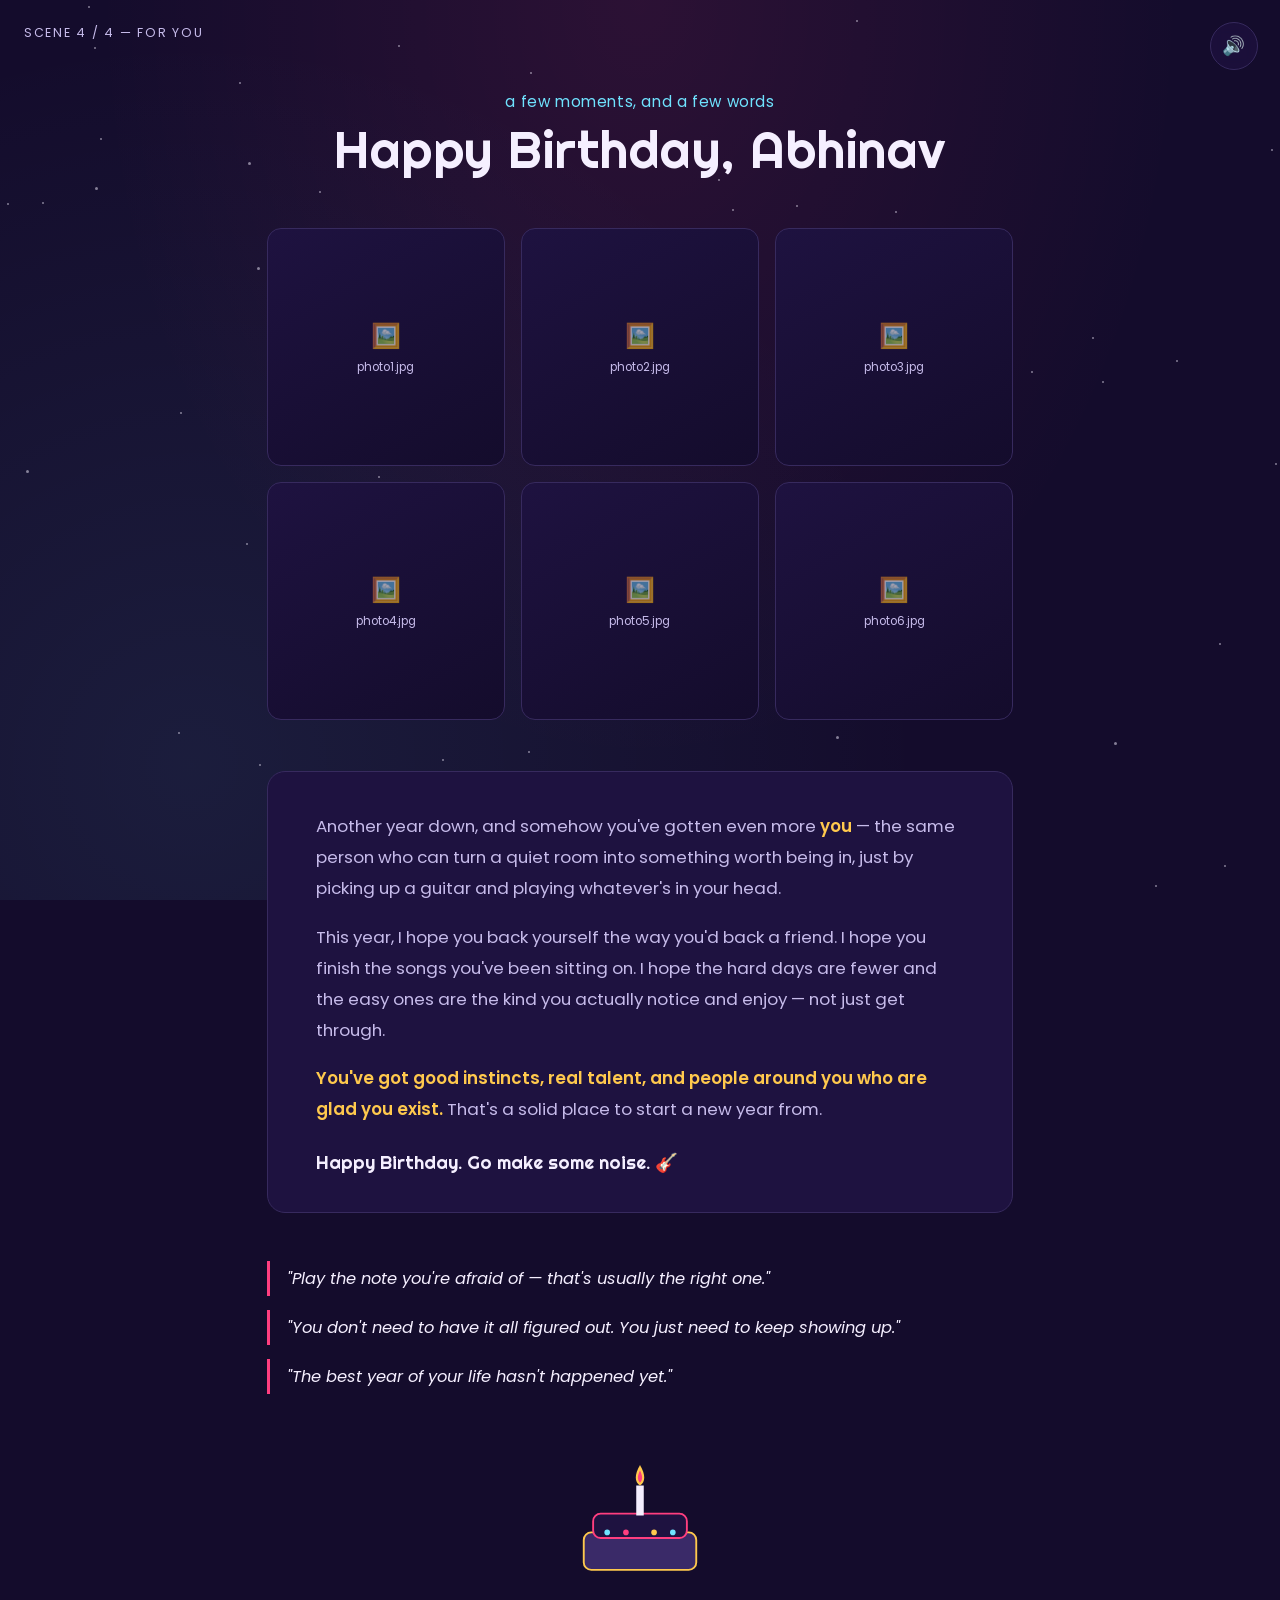
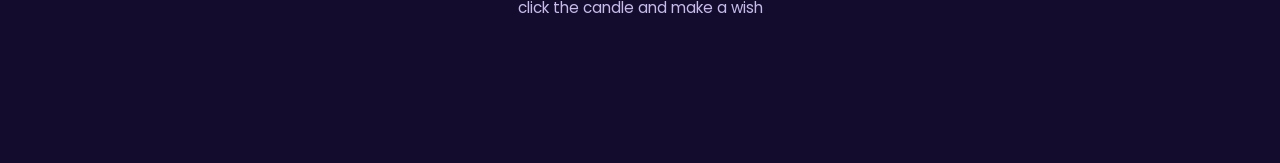
==== memories.html @ 63b9ad18 "Add files via upload" ====
<!DOCTYPE html>
<html lang="en">
<head>
<meta charset="UTF-8">
<meta name="viewport" content="width=device-width, initial-scale=1.0">
<title>For Abhinav — Memories & Wishes</title>
<link rel="stylesheet" href="style.css">
<style>
  .scene{ align-items:stretch; text-align:left; max-width:900px; margin:0 auto; padding-top:10vh; }
  .hero-line{ text-align:center; margin-bottom:3rem; }
  .hero-line .eyebrow{ color:var(--spark); letter-spacing:.04em; font-size:.95rem; margin-bottom:.5rem; }
  .hero-line h2{ font-size:clamp(2rem, 5.5vw, 3.2rem); }

  .gallery{
    display:grid; grid-template-columns:repeat(3, 1fr); gap:1rem;
    margin-bottom:3.2rem;
  }
  @media (max-width:640px){ .gallery{ grid-template-columns:repeat(2, 1fr); } }

  .frame{
    aspect-ratio:1/1; border-radius:14px; overflow:hidden;
    border:1.5px solid var(--ink-line);
    background:linear-gradient(150deg, var(--ink-panel), var(--ink-deep));
    display:flex; align-items:center; justify-content:center;
    position:relative;
  }
  .frame img{ width:100%; height:100%; object-fit:cover; display:block; }
  .frame .fallback{
    display:flex; flex-direction:column; align-items:center; gap:.4rem;
    color:var(--cream-dim); font-size:.72rem; padding:.6rem; text-align:center;
  }
  .frame .fallback .icon{ font-size:1.5rem; opacity:.6; }

  .letter{
    background:var(--ink-panel); border:1px solid var(--ink-line);
    border-radius:18px; padding:2.4rem clamp(1.4rem, 5vw, 3rem);
    margin-bottom:3rem;
  }
  .letter p{ color:var(--cream-dim); line-height:1.85; font-size:1.05rem; margin-bottom:1.1rem; }
  .letter p:last-child{ margin-bottom:0; }
  .letter strong{ color:var(--string); font-weight:600; }
  .signoff{ margin-top:1.6rem; color:var(--cream); font-family:var(--display); font-size:1.15rem; }

  .quotes{ display:grid; gap:.9rem; margin-bottom:3.4rem; }
  .quote{
    border-left:3px solid var(--flare);
    padding:.3rem 0 .3rem 1.1rem;
    color:var(--cream); font-size:1.02rem; font-style:italic;
  }

  .finale{ text-align:center; padding-bottom:8vh; }
  #cake{ width:150px; margin:0 auto 1rem; display:block; cursor:pointer; }
  .flame{ transform-origin:50% 100%; animation:flicker 1.4s ease-in-out infinite; }
  @keyframes flicker{ 0%,100%{ transform:scaleY(1) rotate(-2deg); } 50%{ transform:scaleY(1.15) rotate(2deg); } }
  .flame.out{ opacity:0; animation:none; }
  .wish-note{ color:var(--cream-dim); font-size:.95rem; margin-top:.6rem; min-height:1.4em; }

  .confetti-burst span{
    position:fixed; top:50%; left:50%; width:8px; height:8px; z-index:60;
    pointer-events:none; opacity:0; border-radius:2px;
  }
</style>
</head>
<body>
  <div class="stars"></div>
  <button class="sound-toggle" aria-label="toggle sound">🔊</button>
  <div class="page-index">SCENE 4 / 4 — FOR YOU</div>

  <main class="scene">
    <div class="hero-line">
      <div class="eyebrow">a few moments, and a few words</div>
      <h2>Happy Birthday, Abhinav</h2>
    </div>

    <section class="gallery" id="gallery">
      <!-- Replace assets/photos/photo1.jpg ... photo6.jpg with real photos of Abhinav.
           Until you do, each frame shows a friendly placeholder instead of breaking. -->
      <div class="frame"><img src="assets/photos/photo1.jpg" alt="Abhinav" onerror="this.replaceWith(Object.assign(document.createElement('div'),{className:'fallback',innerHTML:'<span class=icon>🖼️</span>photo1.jpg'}))"></div>
      <div class="frame"><img src="assets/photos/photo2.jpg" alt="Abhinav" onerror="this.replaceWith(Object.assign(document.createElement('div'),{className:'fallback',innerHTML:'<span class=icon>🖼️</span>photo2.jpg'}))"></div>
      <div class="frame"><img src="assets/photos/photo3.jpg" alt="Abhinav" onerror="this.replaceWith(Object.assign(document.createElement('div'),{className:'fallback',innerHTML:'<span class=icon>🖼️</span>photo3.jpg'}))"></div>
      <div class="frame"><img src="assets/photos/photo4.jpg" alt="Abhinav" onerror="this.replaceWith(Object.assign(document.createElement('div'),{className:'fallback',innerHTML:'<span class=icon>🖼️</span>photo4.jpg'}))"></div>
      <div class="frame"><img src="assets/photos/photo5.jpg" alt="Abhinav" onerror="this.replaceWith(Object.assign(document.createElement('div'),{className:'fallback',innerHTML:'<span class=icon>🖼️</span>photo5.jpg'}))"></div>
      <div class="frame"><img src="assets/photos/photo6.jpg" alt="Abhinav" onerror="this.replaceWith(Object.assign(document.createElement('div'),{className:'fallback',innerHTML:'<span class=icon>🖼️</span>photo6.jpg'}))"></div>
    </section>

    <section class="letter">
      <p>Another year down, and somehow you've gotten even more <strong>you</strong> — the same person who can turn a quiet room into something worth being in, just by picking up a guitar and playing whatever's in your head.</p>
      <p>This year, I hope you back yourself the way you'd back a friend. I hope you finish the songs you've been sitting on. I hope the hard days are fewer and the easy ones are the kind you actually notice and enjoy — not just get through.</p>
      <p><strong>You've got good instincts, real talent, and people around you who are glad you exist.</strong> That's a solid place to start a new year from.</p>
      <div class="signoff">Happy Birthday. Go make some noise. 🎸</div>
    </section>

    <section class="quotes">
      <div class="quote">"Play the note you're afraid of — that's usually the right one."</div>
      <div class="quote">"You don't need to have it all figured out. You just need to keep showing up."</div>
      <div class="quote">"The best year of your life hasn't happened yet."</div>
    </section>

    <section class="finale">
      <svg id="cake" viewBox="0 0 160 140" xmlns="http://www.w3.org/2000/svg">
        <rect x="20" y="90" width="120" height="40" rx="8" fill="#3a2a68" stroke="#FFC94D" stroke-width="2"/>
        <rect x="30" y="70" width="100" height="26" rx="8" fill="#1E1240" stroke="#FF3E7F" stroke-width="2"/>
        <rect x="76" y="40" width="8" height="32" fill="#F5EFFF"/>
        <g class="flame" id="flame">
          <path d="M80 18 C74 28 74 36 80 40 C86 36 86 28 80 18 Z" fill="#FFC94D"/>
          <path d="M80 24 C77 30 77 34 80 37 C83 34 83 30 80 24 Z" fill="#FF3E7F"/>
        </g>
        <circle cx="45" cy="90" r="3" fill="#6FE3FF"/>
        <circle cx="65" cy="90" r="3" fill="#FF3E7F"/>
        <circle cx="95" cy="90" r="3" fill="#FFC94D"/>
        <circle cx="115" cy="90" r="3" fill="#6FE3FF"/>
      </svg>
      <div class="wish-note" id="wishNote">click the candle and make a wish</div>
    </section>
  </main>

<script src="audio.js"></script>
<script>
  const flame = document.getElementById('flame');
  const cake = document.getElementById('cake');
  const wishNote = document.getElementById('wishNote');
  let blown = false;

  cake.addEventListener('click', () => {
    if (blown) return;
    blown = true;
    flame.classList.add('out');
    wishNote.textContent = 'Whatever you wished for — I hope it finds you this year. 🎂';
    burstConfetti();
    if (window.BDAY) BDAY.boom();
  });

  function burstConfetti(){
    const colors = ['#FF3E7F', '#FFC94D', '#6FE3FF', '#F5EFFF'];
    const host = document.createElement('div');
    host.className = 'confetti-burst';
    document.body.appendChild(host);
    for (let i = 0; i < 60; i++){
      const s = document.createElement('span');
      const angle = Math.random() * Math.PI * 2;
      const dist = 120 + Math.random() * 260;
      s.style.background = colors[i % colors.length];
      s.style.setProperty('--dx', Math.cos(angle) * dist + 'px');
      s.style.setProperty('--dy', Math.sin(angle) * dist + 'px');
      s.style.animation = `confettiFly ${0.9 + Math.random() * 0.6}s ease-out forwards`;
      host.appendChild(s);
    }
    setTimeout(() => host.remove(), 1700);
  }

  const styleTag = document.createElement('style');
  styleTag.textContent = `
    @keyframes confettiFly{
      0%{ opacity:1; transform:translate(-50%,-50%) translate(0,0) rotate(0deg); }
      100%{ opacity:0; transform:translate(-50%,-50%) translate(var(--dx), var(--dy)) rotate(340deg); }
    }`;
  document.head.appendChild(styleTag);
</script>
</body>
</html>
---- style.css ----
/* ============================================================
   Shared tokens — Abhinav's Birthday Site
   Palette: night-stage violet + magenta flare + gold string + cyan spark
   Type: Righteous (display / poster energy) + Poppins (body)
   ============================================================ */

@import url('https://fonts.googleapis.com/css2?family=Righteous&family=Poppins:wght@300;400;500;600;700&display=swap');

:root{
  --ink-deep:   #140C2C;   /* base night stage        */
  --ink-panel:  #1E1240;   /* raised panel / card      */
  --ink-line:   #372a5e;   /* hairline / border        */
  --flare:      #FF3E7F;   /* magenta flare            */
  --flare-soft: #ff6fa0;
  --string:     #FFC94D;   /* gold — guitar string / firework */
  --spark:      #6FE3FF;   /* cyan spark               */
  --cream:      #F5EFFF;   /* primary text on dark     */
  --cream-dim:  #C6BBEA;   /* secondary text on dark   */

  --display: 'Righteous', 'Poppins', sans-serif;
  --body:    'Poppins', sans-serif;
}

*{ box-sizing:border-box; margin:0; padding:0; }

html{ scroll-behavior:smooth; }

body{
  background:var(--ink-deep);
  color:var(--cream);
  font-family:var(--body);
  min-height:100vh;
  overflow-x:hidden;
  position:relative;
}

/* soft vignette + star grain used on every scene */
body::before{
  content:'';
  position:fixed; inset:0;
  background:
    radial-gradient(ellipse at 50% 0%, rgba(255,62,127,0.10), transparent 60%),
    radial-gradient(circle at 15% 85%, rgba(111,227,255,0.08), transparent 55%),
    var(--ink-deep);
  z-index:-2;
}

.stars{ position:fixed; inset:0; z-index:-1; pointer-events:none; }
.stars span{
  position:absolute; width:2px; height:2px; border-radius:50%;
  background:var(--cream); opacity:.5;
  animation:twinkle 3.5s ease-in-out infinite;
}
@keyframes twinkle{ 0%,100%{opacity:.15} 50%{opacity:.8} }

h1,h2,h3{ font-family:var(--display); font-weight:400; letter-spacing:.5px; line-height:1.15; }

a{ color:inherit; text-decoration:none; }

/* ---------- reusable scene shell ---------- */
.scene{
  min-height:100vh;
  display:flex; flex-direction:column; align-items:center; justify-content:center;
  padding:8vh 6vw;
  text-align:center;
  position:relative;
}

/* ---------- continue / nav button ---------- */
.next-link{
  margin-top:3.2rem;
  display:inline-flex; align-items:center; gap:.6rem;
  padding:.9rem 2.1rem;
  border-radius:999px;
  border:1.5px solid var(--string);
  color:var(--string);
  font-family:var(--body); font-weight:600; font-size:1rem;
  background:transparent;
  cursor:pointer;
  transition:transform .35s ease, background .35s ease, color .35s ease, box-shadow .35s ease;
  opacity:0; animation:riseIn .9s ease forwards;
  animation-delay:2.4s;
}
.next-link:hover{
  background:var(--string); color:var(--ink-deep);
  box-shadow:0 0 28px rgba(255,201,77,.55);
  transform:translateY(-2px);
}
@keyframes riseIn{ from{opacity:0; transform:translateY(14px)} to{opacity:1; transform:translateY(0)} }

/* ---------- sound toggle, present on every page ---------- */
.sound-toggle{
  position:fixed; top:1.4rem; right:1.4rem; z-index:50;
  width:3rem; height:3rem; border-radius:50%;
  border:1.5px solid var(--ink-line);
  background:rgba(30,18,64,.7); backdrop-filter:blur(6px);
  color:var(--cream); font-size:1.15rem;
  display:flex; align-items:center; justify-content:center;
  cursor:pointer;
}
.sound-toggle:hover{ border-color:var(--string); }

.page-index{
  position:fixed; top:1.5rem; left:1.5rem; z-index:50;
  font-family:var(--body); font-size:.78rem; letter-spacing:.14em;
  color:var(--cream-dim);
}

@media (prefers-reduced-motion: reduce){
  *{ animation-duration:.01ms !important; animation-iteration-count:1 !important; transition-duration:.01ms !important; }
}

@media (max-width:640px){
  .scene{ padding:7vh 6vw; }
}
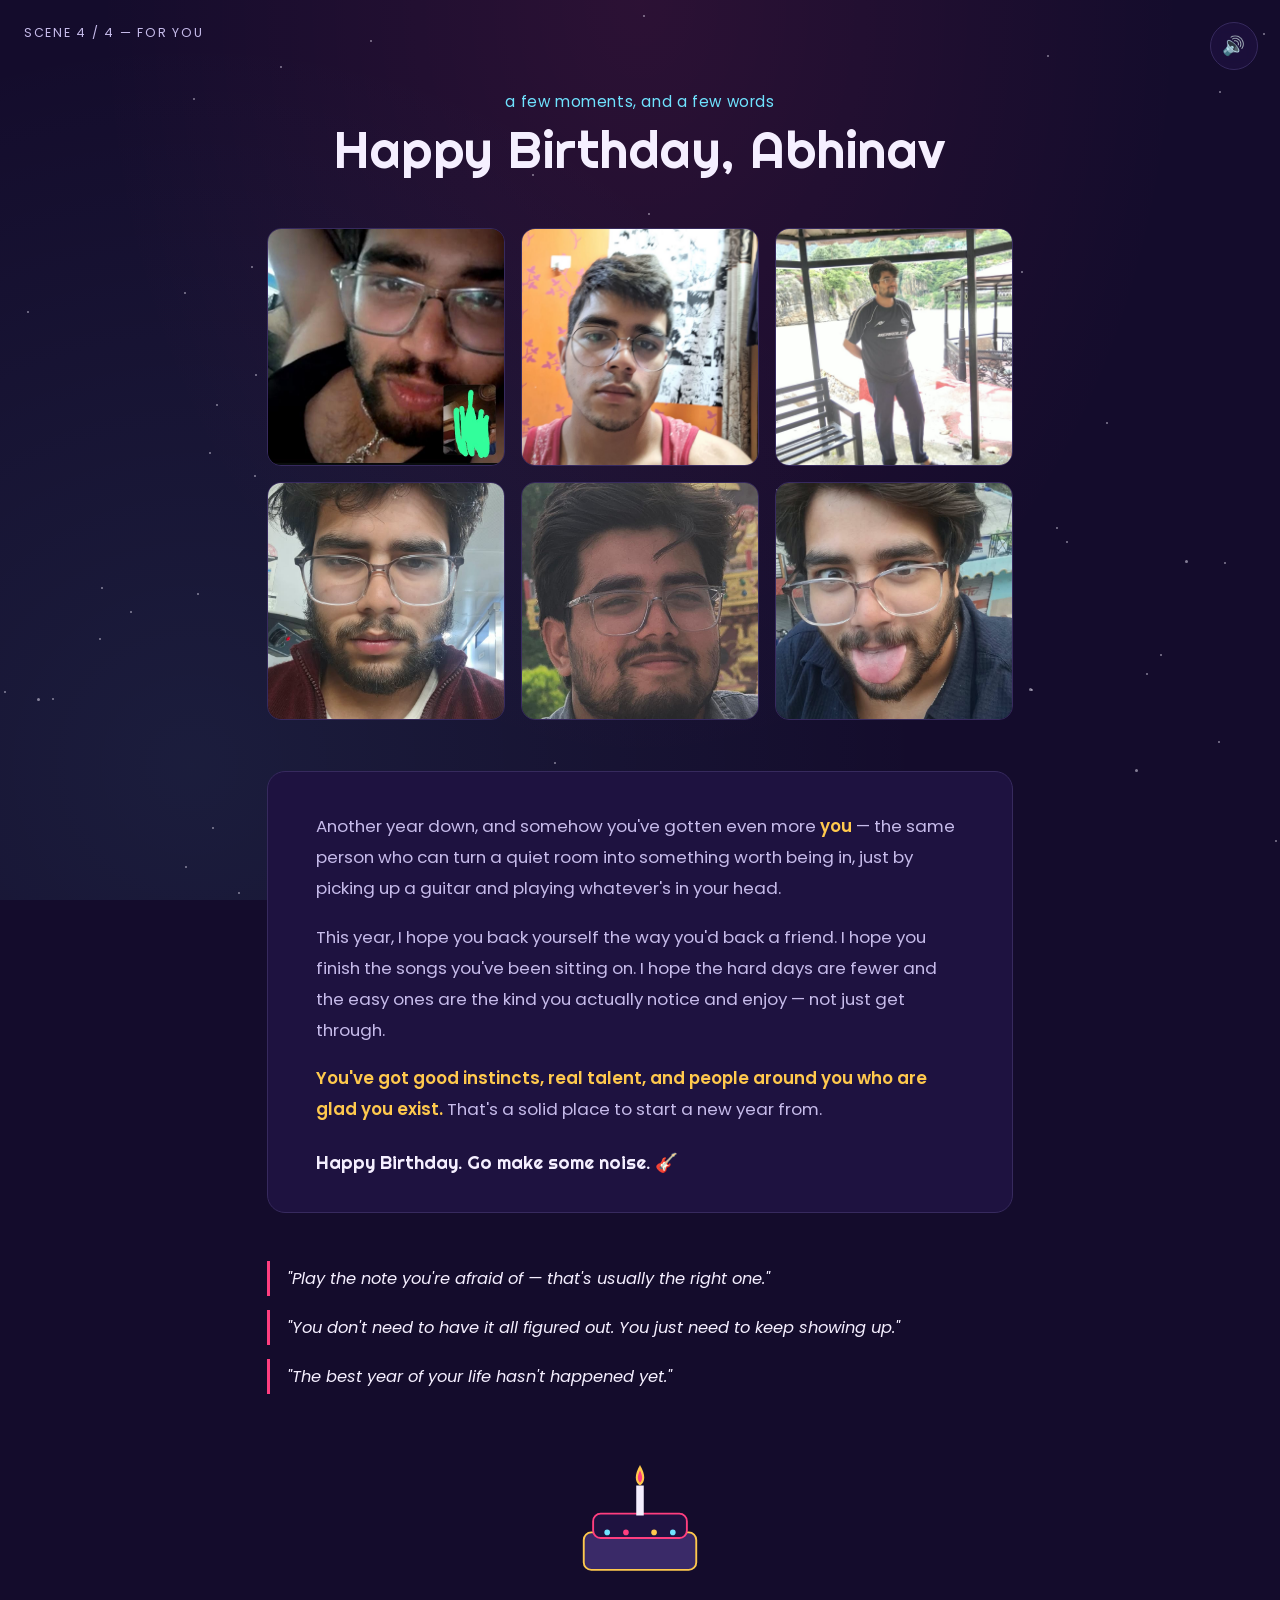
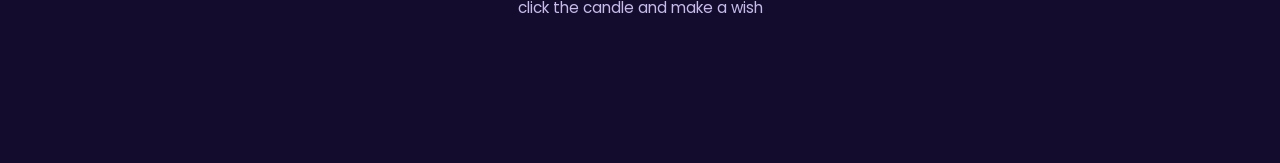
==== commit de880cfc: "Update memories.html" ====
--- a/memories.html
+++ b/memories.html
@@ -75,12 +75,12 @@
     <section class="gallery" id="gallery">
       <!-- Replace assets/photos/photo1.jpg ... photo6.jpg with real photos of Abhinav.
            Until you do, each frame shows a friendly placeholder instead of breaking. -->
-      <div class="frame"><img src="assets/photos/photo1.jpg" alt="Abhinav" onerror="this.replaceWith(Object.assign(document.createElement('div'),{className:'fallback',innerHTML:'<span class=icon>🖼️</span>photo1.jpg'}))"></div>
-      <div class="frame"><img src="assets/photos/photo2.jpg" alt="Abhinav" onerror="this.replaceWith(Object.assign(document.createElement('div'),{className:'fallback',innerHTML:'<span class=icon>🖼️</span>photo2.jpg'}))"></div>
-      <div class="frame"><img src="assets/photos/photo3.jpg" alt="Abhinav" onerror="this.replaceWith(Object.assign(document.createElement('div'),{className:'fallback',innerHTML:'<span class=icon>🖼️</span>photo3.jpg'}))"></div>
-      <div class="frame"><img src="assets/photos/photo4.jpg" alt="Abhinav" onerror="this.replaceWith(Object.assign(document.createElement('div'),{className:'fallback',innerHTML:'<span class=icon>🖼️</span>photo4.jpg'}))"></div>
-      <div class="frame"><img src="assets/photos/photo5.jpg" alt="Abhinav" onerror="this.replaceWith(Object.assign(document.createElement('div'),{className:'fallback',innerHTML:'<span class=icon>🖼️</span>photo5.jpg'}))"></div>
-      <div class="frame"><img src="assets/photos/photo6.jpg" alt="Abhinav" onerror="this.replaceWith(Object.assign(document.createElement('div'),{className:'fallback',innerHTML:'<span class=icon>🖼️</span>photo6.jpg'}))"></div>
+      <div class="frame"><img src="photo1.jpeg" alt="Abhinav" onerror="this.replaceWith(Object.assign(document.createElement('div'),{className:'fallback',innerHTML:'<span class=icon>🖼️</span>photo1.jpg'}))"></div>
+      <div class="frame"><img src="photo2.jpeg" alt="Abhinav" onerror="this.replaceWith(Object.assign(document.createElement('div'),{className:'fallback',innerHTML:'<span class=icon>🖼️</span>photo2.jpg'}))"></div>
+      <div class="frame"><img src="photo3.jpeg" alt="Abhinav" onerror="this.replaceWith(Object.assign(document.createElement('div'),{className:'fallback',innerHTML:'<span class=icon>🖼️</span>photo3.jpg'}))"></div>
+      <div class="frame"><img src="photo4.jpeg" alt="Abhinav" onerror="this.replaceWith(Object.assign(document.createElement('div'),{className:'fallback',innerHTML:'<span class=icon>🖼️</span>photo4.jpg'}))"></div>
+      <div class="frame"><img src="photo5.jpeg" alt="Abhinav" onerror="this.replaceWith(Object.assign(document.createElement('div'),{className:'fallback',innerHTML:'<span class=icon>🖼️</span>photo5.jpg'}))"></div>
+      <div class="frame"><img src="photo6.jpeg" alt="Abhinav" onerror="this.replaceWith(Object.assign(document.createElement('div'),{className:'fallback',innerHTML:'<span class=icon>🖼️</span>photo6.jpg'}))"></div>
     </section>
 
     <section class="letter">
